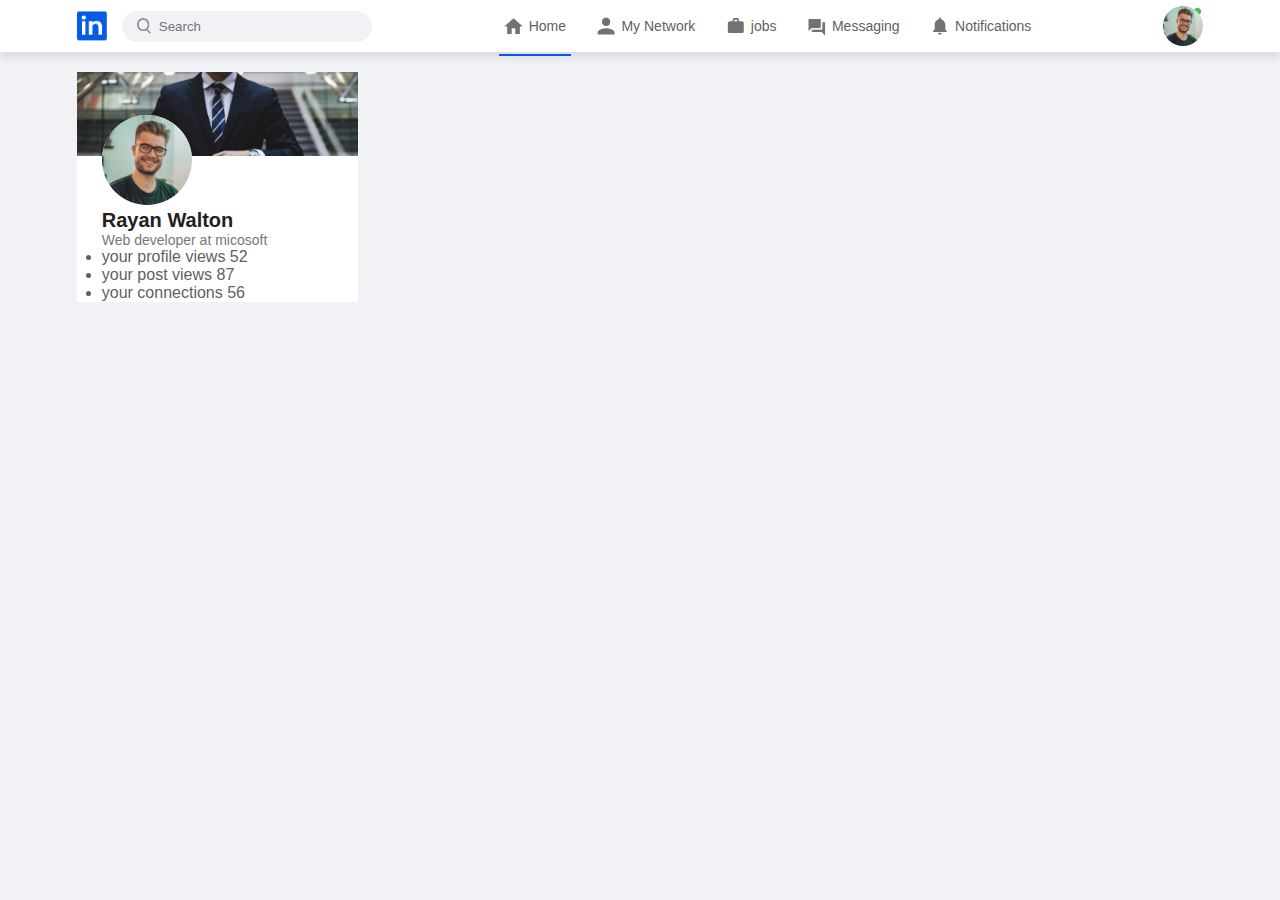
==== index.html @ e8743ae7 "lin" ====
<!DOCTYPE html>
<html lang="en">
<head>
    <meta charset="UTF-8">
    <meta name="viewport" content="width=device-width, initial-scale=1.0">
    <title>Document</title>
    <link rel="stylesheet" href="style.css">
</head>
<body>
    <nav class="navbar">
        <div class="navbar-left">
            <a href="index.html" class="logo"><img src="images/logo.png"></a>

<div class="search-box">
    <img src="images/search.png">
    <input type="text" placeholder="Search">
</div>



        </div>
        <div class="navbar-center">
            <ul>
                <li><a href="#" class="active-link"><img src="images/home.png"><span>Home</span></a></li>
                <li><a href="#"><img src="images/network.png"><span>My Network</span></a></li>
                <li><a href="#"><img src="images/jobs.png"><span>jobs</span></a></li>
                <li><a href="#"><img src="images/message.png"><span>Messaging</span></a></li>
                <li><a href="#"><img src="images/notification.png"><span>Notifications</span></a></li>
            </ul>
        </div>
        <div class="navbar-right">
            <div class="online">

            </div>
            <img src="images/user-1.png" class="nav-profile-img">
        </div>
         

    </nav>

<!-----------navbar close----------->
<div class="container">
    <!-----------left sidebar----------->
    <div class="left-sidebar">
        <div class="sidebar-profile-box">
            <img src="images/cover-pic.png" width="100%">
            <div class="sidebar-profile-info">
                <img src="images/user-1.png">
                <h1>Rayan Walton</h1>
                <h3>Web developer at micosoft</h3>
                <ul>
                    <li>
                        your profile views 
                        <span>52</span></li>
                    <li>your post views <span>87</span>
                    </li>
                    <li>your connections <span>56</span>
                    </li>
                </ul>
            </div>
        </div>
    </div>


    <!-----------main content----------->
    <div class="main-content"></div>


    <!-----------right sidebar----------->
    <div class="right-sidebar"></div>


</div>


</body>
</html>
---- style.css ----
*{
    margin: 0;
    padding: 0;
    font-family: 'poppins' , sans-serif;
    box-sizing: border-box;
}

body{
    background: #f0f2f5;
    color: #5f5f5f;

}

a{
    text-decoration: none;
    color: #5f5f5f;
}

.navbar{
    display: flex;
    align-items: center;
    justify-content: space-between;
    background: #fff;
    position: sticky;
    padding: 6px 6%;
    top: 0;
    z-index: 100;
    box-shadow: 0 5px 10px rgba(0,0,0, 0.1);
}

.logo img{
    width: 30px;
    margin-right: 15px;
    display: block;
}

.navbar-center ul li{
    display: inline-block;
    list-style: none;
}

.navbar-center ul li a{
display: flex;
align-items: center;
font-size: 14px;
margin: 5px 8px;
padding-right: 5px;
position: relative;
}

.navbar-center ul li a img{
width: 30px;
}
 
.navbar-center ul li a::after{
    content: '';
    width: 0;
    height: 2px;
    background: #045be6;
    position: absolute;
    bottom: -15px ;
    transition: width 0.3s;
}

.navbar-center ul li a:hover::after,
.navbar-center ul li a.active-link::after
{
width: 100%;

}

.nav-profile-img{
    width: 40px;
    border-radius: 50%;
    display: block;
    cursor: pointer;
    position: relative;
}

.online{
    position: relative;
}

.online::after{
    content: '';
    width: 7px;
    height: 7px;
    border: 2px solid #fff;
    border-radius: 50%;
    right: 0px;
    top: 0px;
    background: #41bd51;
    position: absolute;
} 

.search-box{
    background: #f0f2f5;
    width: 250px;
    border-radius: 20px;
    display: flex;
    align-items: center;
    padding: 0 15px;
}

.navbar-left{
    display: flex;
    align-items: center;
}

.search-box img{
    width: 14px;

}

.search-box input{
    width: 100%;
    background: transparent;
    padding: 8px;
    outline: none;
    border: 0;
}

/*----------navbar end ---------*/

.container{
    padding: 20px 6% ;
    display: flex;
    flex-wrap: wrap;
    justify-content: space-between;
}

/*-------------left sidebar---------*/
.left-sidebar{
    flex-basis: 25%;
    align-self: flex-start ;
}
.sidebar-profile-box
{
    background: #fff;
}

.sidebar-profile-info{
    padding: 0 25px;
}

.sidebar-profile-info img{
   width: 90px; 
   border-radius: 50%;
   background: #fff;
   padding: -4px;
   margin-top: -45px;
}

.sidebar-profile-info h1{
    font-size: 20px;
    font-weight: 600;
    color: #222;
}
.sidebar-profile-info h3{
    font-size: 14px;
    font-weight: 500;
    color: #777;
}

.sidebar-prfile-info ul{
    list-style: none;
    margin: 20px 0;
}

.sidebar-prfile-info ul li{
    width: 100%;
    margin: 5px 0;
    font-size: 13px;
}

..sidebar-prfile-info ul li span{
    float: right;
    color: aqua;
}





/*-------------right sidebar---------*/
.right-sidebar{
    flex-basis: 25%;
    
}

/*-------------main content---------*/
.main-content{
    flex-basis: 47%;
}
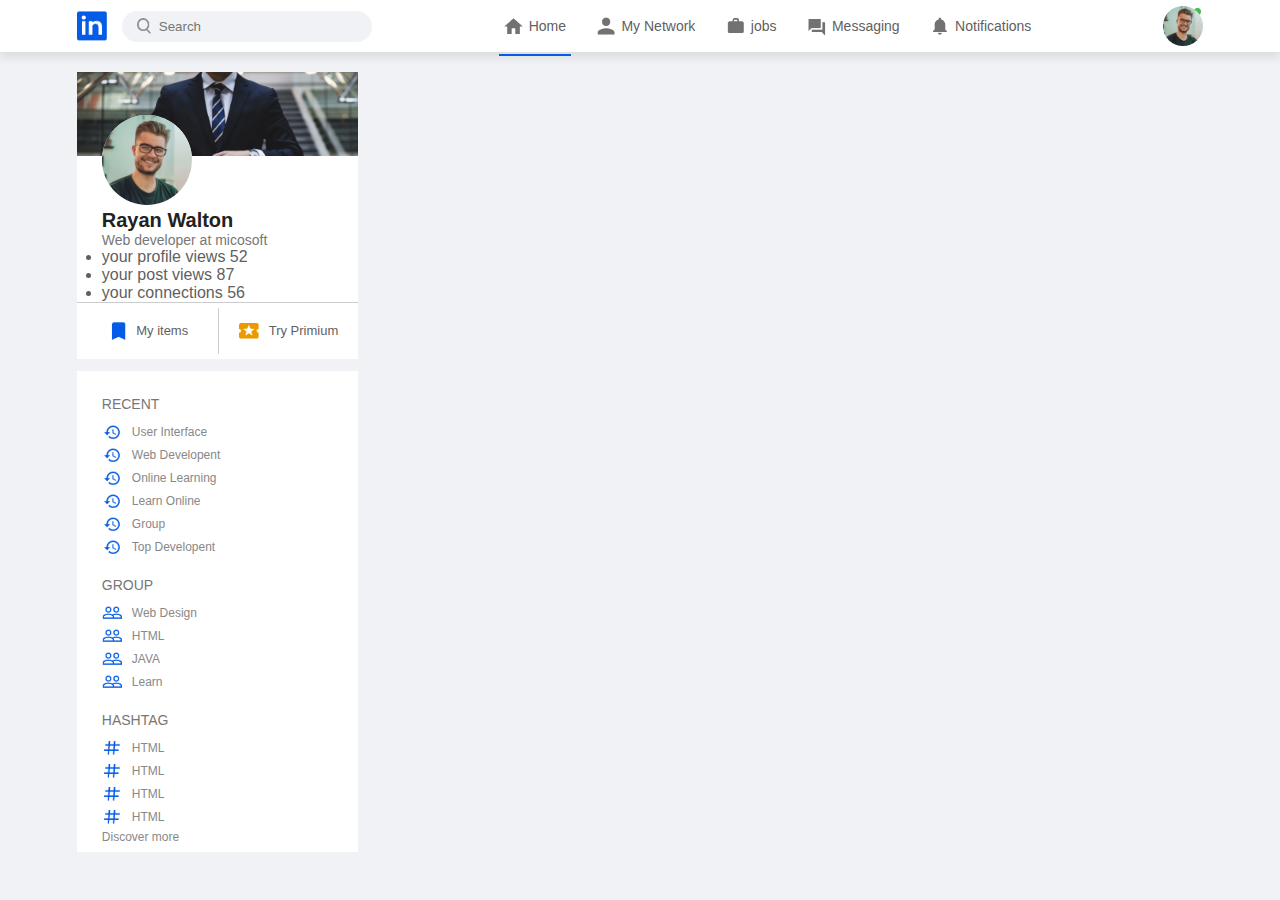
==== commit c0117e0e: "new" ====
--- a/index.html
+++ b/index.html
@@ -58,6 +58,39 @@
                     </li>
                 </ul>
             </div>
+<div class="sidebar-profile-link">
+    <a href="#">
+        <img src="images/items.png"> My items
+    </a>
+    <a href="#">
+        <img src="images/premium.png"> Try Primium
+    </a>
+</div>
+
+
+
+        </div>
+        <div class="sidebar-activity">
+            <h3>RECENT</h3>
+            <a href="#"><img src="images/recent.png">User Interface</a>
+            <a href="#"><img src="images/recent.png">Web Developent</a>
+            <a href="#"><img src="images/recent.png">Online Learning</a>
+            <a href="#"><img src="images/recent.png">Learn Online</a>
+            <a href="#"><img src="images/recent.png">Group</a>
+            <a href="#"><img src="images/recent.png">Top Developent</a>
+            <h3>GROUP</h3>
+            <a href="#"><img src="images/group.png">Web Design</a>
+            <a href="#"><img src="images/group.png">HTML </a>
+            <a href="#"><img src="images/group.png">JAVA</a>
+            <a href="#"><img src="images/group.png">Learn</a>
+            <h3>HASHTAG</h3>
+            <a href="#"><img src="images/hashtag.png">HTML </a>
+            <a href="#"><img src="images/hashtag.png">HTML </a>
+            <a href="#"><img src="images/hashtag.png">HTML </a>
+            <a href="#"><img src="images/hashtag.png">HTML </a>
+            <div class="Discover-more-link">
+                <a href="#">Discover more</a>
+            </div>
         </div>
     </div>
 
--- a/style.css
+++ b/style.css
@@ -178,9 +178,53 @@
     color: aqua;
 }
 
-
-
-
+.sidebar-profile-link{
+    display: flex;
+    align-items: center;
+    border-top: 1px solid #ccc;
+}
+.sidebar-profile-link a{
+    flex-basis: 50%;
+    display: flex;
+    align-items: center;
+    justify-content: center;
+    padding: 15px 0;
+    font-size: 13px;
+    border-left: 1px solid #ccc;
+}
+
+.sidebar-profile-link a:first-child{
+border-left: 0;
+
+}
+.sidebar-profile-link a img{
+    width: 20px ;
+    margin-right: 10px;
+}
+
+.sidebar-activity{
+    background: #fff;
+    padding: 5px 25px;
+    margin: 12px 0;
+}
+.sidebar-activity h3{
+     color: #777;
+     font-size: 14px;
+     font-weight: 500;
+     margin: 20px 0 10px;
+}
+.sidebar-activity a{
+    display: flex;
+    align-items: center;
+    font-size: 12px;
+    font-weight: 500;
+    color: #888;
+    margin: 3px 0;
+}
+.sidebar-activity a img{
+    width: 20px;
+    margin-right: 10px;
+}
 
 /*-------------right sidebar---------*/
 .right-sidebar{
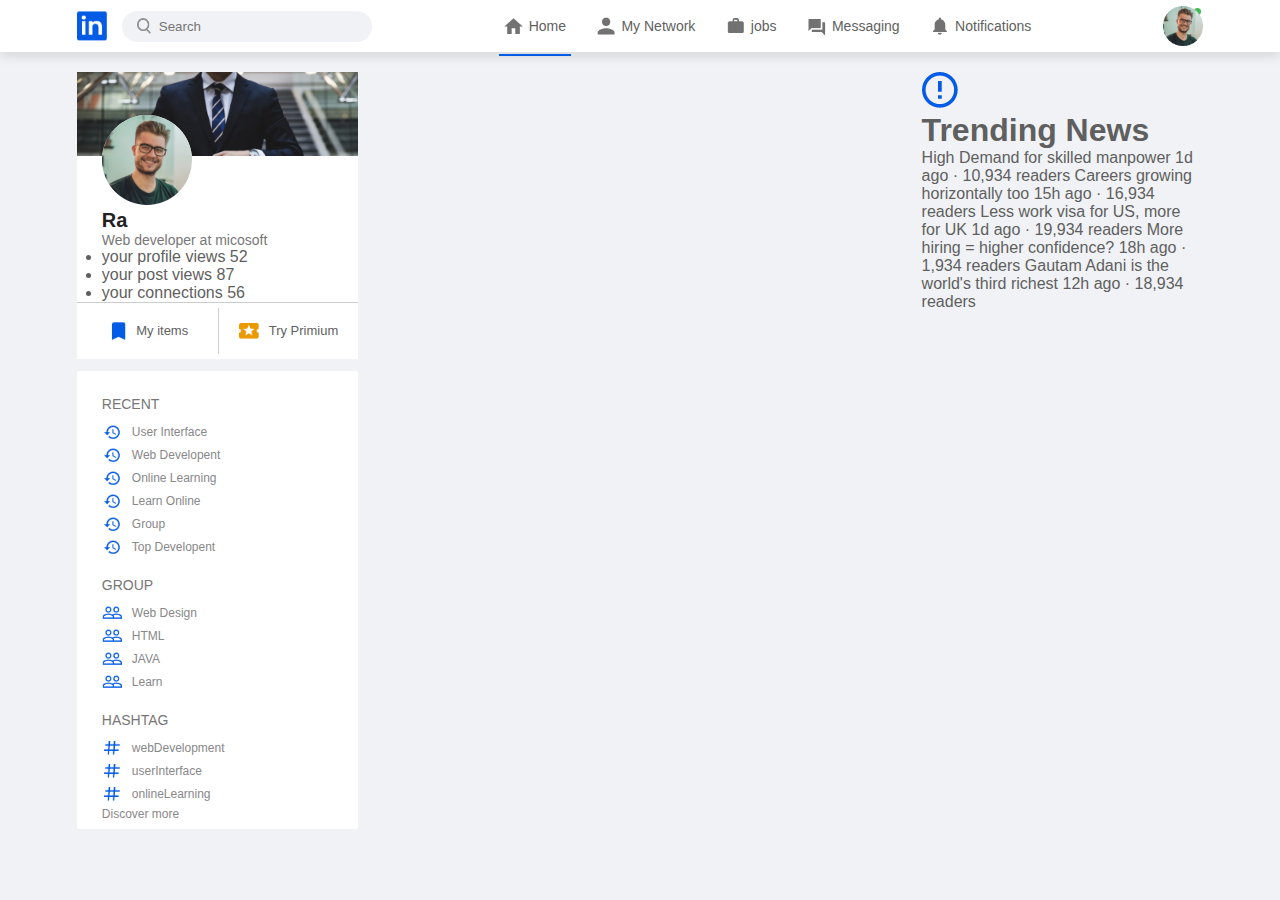
==== commit 589660ac: "add" ====
--- a/index.html
+++ b/index.html
@@ -1,20 +1,22 @@
 <!DOCTYPE html>
 <html lang="en">
+
 <head>
     <meta charset="UTF-8">
     <meta name="viewport" content="width=device-width, initial-scale=1.0">
     <title>Document</title>
     <link rel="stylesheet" href="style.css">
 </head>
+
 <body>
     <nav class="navbar">
         <div class="navbar-left">
             <a href="index.html" class="logo"><img src="images/logo.png"></a>
 
-<div class="search-box">
-    <img src="images/search.png">
-    <input type="text" placeholder="Search">
-</div>
+            <div class="search-box">
+                <img src="images/search.png">
+                <input type="text" placeholder="Search">
+            </div>
 
 
 
@@ -34,77 +36,95 @@
             </div>
             <img src="images/user-1.png" class="nav-profile-img">
         </div>
-         
+
 
     </nav>
 
-<!-----------navbar close----------->
-<div class="container">
-    <!-----------left sidebar----------->
-    <div class="left-sidebar">
-        <div class="sidebar-profile-box">
-            <img src="images/cover-pic.png" width="100%">
-            <div class="sidebar-profile-info">
-                <img src="images/user-1.png">
-                <h1>Rayan Walton</h1>
-                <h3>Web developer at micosoft</h3>
-                <ul>
-                    <li>
-                        your profile views 
-                        <span>52</span></li>
-                    <li>your post views <span>87</span>
-                    </li>
-                    <li>your connections <span>56</span>
-                    </li>
-                </ul>
-            </div>
-<div class="sidebar-profile-link">
-    <a href="#">
-        <img src="images/items.png"> My items
-    </a>
-    <a href="#">
-        <img src="images/premium.png"> Try Primium
-    </a>
-</div>
+    <!-----------navbar close----------->
+    <div class="container">
+        <!-----------left sidebar----------->
+        <div class="left-sidebar">
+            <div class="sidebar-profile-box">
+                <img src="images/cover-pic.png" width="100%">
+                <div class="sidebar-profile-info">
+                    <img src="images/user-1.png">
+                    <h1>Ra</h1>
+                    <h3>Web developer at micosoft</h3>
+                    <ul>
+                        <li>
+                            your profile views
+                            <span>52</span>
+                        </li>
+                        <li>your post views <span>87</span>
+                        </li>
+                        <li>your connections <span>56</span>
+                        </li>
+                    </ul>
+                </div>
+                <div class="sidebar-profile-link">
+                    <a href="#">
+                        <img src="images/items.png"> My items
+                    </a>
+                    <a href="#">
+                        <img src="images/premium.png"> Try Primium
+                    </a>
+                </div>
 
 
 
+            </div>
+            <div class="sidebar-activity">
+                <h3>RECENT</h3>
+                <a href="#"><img src="images/recent.png">User Interface</a>
+                <a href="#"><img src="images/recent.png">Web Developent</a>
+                <a href="#"><img src="images/recent.png">Online Learning</a>
+                <a href="#"><img src="images/recent.png">Learn Online</a>
+                <a href="#"><img src="images/recent.png">Group</a>
+                <a href="#"><img src="images/recent.png">Top Developent</a>
+                <h3>GROUP</h3>
+                <a href="#"><img src="images/group.png">Web Design</a>
+                <a href="#"><img src="images/group.png">HTML </a>
+                <a href="#"><img src="images/group.png">JAVA</a>
+                <a href="#"><img src="images/group.png">Learn</a>
+                <h3>HASHTAG</h3>
+                <a href="#"><img src="images/hashtag.png">webDevelopment </a>
+                <a href="#"><img src="images/hashtag.png">userInterface </a>
+                <a href="#"><img src="images/hashtag.png">onlineLearning</a>
+                <div class="Discover-more-link">
+                    <a href="#">Discover more</a>
+                </div>
+            </div>
         </div>
-        <div class="sidebar-activity">
-            <h3>RECENT</h3>
-            <a href="#"><img src="images/recent.png">User Interface</a>
-            <a href="#"><img src="images/recent.png">Web Developent</a>
-            <a href="#"><img src="images/recent.png">Online Learning</a>
-            <a href="#"><img src="images/recent.png">Learn Online</a>
-            <a href="#"><img src="images/recent.png">Group</a>
-            <a href="#"><img src="images/recent.png">Top Developent</a>
-            <h3>GROUP</h3>
-            <a href="#"><img src="images/group.png">Web Design</a>
-            <a href="#"><img src="images/group.png">HTML </a>
-            <a href="#"><img src="images/group.png">JAVA</a>
-            <a href="#"><img src="images/group.png">Learn</a>
-            <h3>HASHTAG</h3>
-            <a href="#"><img src="images/hashtag.png">HTML </a>
-            <a href="#"><img src="images/hashtag.png">HTML </a>
-            <a href="#"><img src="images/hashtag.png">HTML </a>
-            <a href="#"><img src="images/hashtag.png">HTML </a>
-            <div class="Discover-more-link">
-                <a href="#">Discover more</a>
+
+
+        <!-----------main content----------->
+        <div class="main-content"></div>
+
+
+        <!-----------right sidebar----------->
+        <div class="right-sidebar">
+            <div class="sidebar-news">
+                <img src="images/more.png" class="info-icon" alt="">
+                <h1>Trending News </h1>
+                <a href="#">High Demand for skilled manpower</a>
+                <span>1d ago &middot; 10,934 readers</span>
+
+                <a href="#">Careers growing horizontally too</a>
+                <span>15h ago &middot; 16,934 readers</span>
+
+                <a href="#">Less work visa for US, more for UK</a>
+                <span>1d ago &middot; 19,934 readers</span>
+
+                <a href="#">More hiring = higher confidence?</a>
+                <span>18h ago &middot; 1,934 readers</span>
+                
+                <a href="#">Gautam Adani is the world's third richest</a>
+                <span>12h ago &middot; 18,934 readers</span>
             </div>
         </div>
     </div>
 
 
-    <!-----------main content----------->
-    <div class="main-content"></div>
+</body>
 
-
-    <!-----------right sidebar----------->
-    <div class="right-sidebar"></div>
-
-
-</div>
-
-
-</body>
-</html> +</html>--- a/style.css
+++ b/style.css
@@ -225,6 +225,18 @@
     width: 20px;
     margin-right: 10px;
 }
+.discovered-more-link{
+    border-top: 1px solid #ccc;
+    text-align: center;
+    margin-top: 20px;
+    margin-left: -25px;
+    margin-right: -25px;
+}
+.discovered-more-link a{
+    color: #045be6;
+    display: inline-block;
+    margin: 10px 0;
+}
 
 /*-------------right sidebar---------*/
 .right-sidebar{
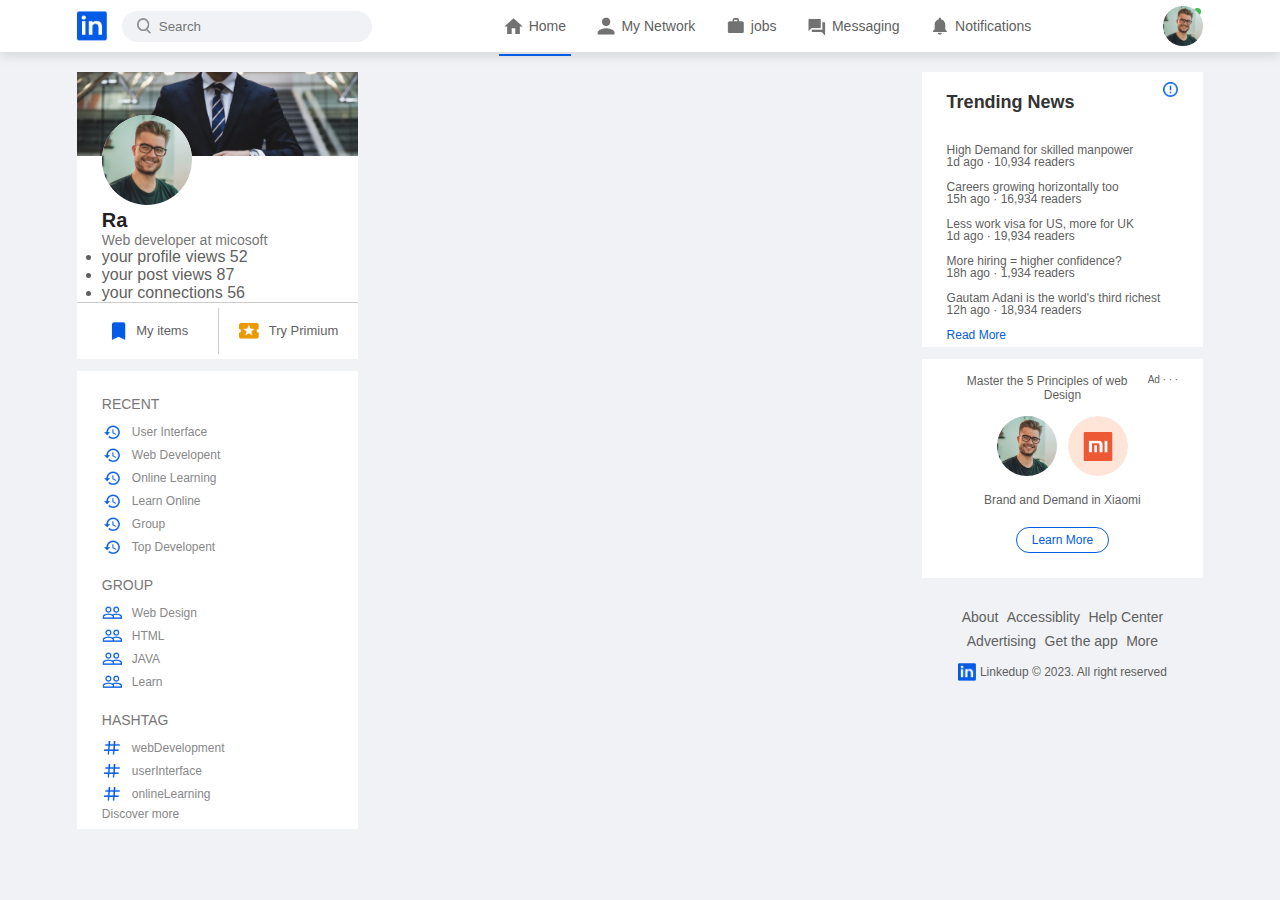
==== commit ec13993e: "add" ====
--- a/index.html
+++ b/index.html
@@ -105,26 +105,56 @@
         <div class="right-sidebar">
             <div class="sidebar-news">
                 <img src="images/more.png" class="info-icon" alt="">
-                <h1>Trending News </h1>
+                <h3>Trending News </h3>
                 <a href="#">High Demand for skilled manpower</a>
                 <span>1d ago &middot; 10,934 readers</span>
-
+    
                 <a href="#">Careers growing horizontally too</a>
                 <span>15h ago &middot; 16,934 readers</span>
-
+    
                 <a href="#">Less work visa for US, more for UK</a>
                 <span>1d ago &middot; 19,934 readers</span>
-
+    
                 <a href="#">More hiring = higher confidence?</a>
                 <span>18h ago &middot; 1,934 readers</span>
                 
                 <a href="#">Gautam Adani is the world's third richest</a>
                 <span>12h ago &middot; 18,934 readers</span>
+
+
+                <a href="#" class="read-more-link">Read More</a>
             </div>
+
+            <div class="sidebar-ad">
+
+                <small>Ad  &middot; &middot; &middot;</small>
+                <p>Master the 5 Principles of web Design</p>
+                <div>
+                    <img src="images/user-1.png">
+                    <img src="images/mi-logo.png">
+                </div>
+<b>Brand and Demand in Xiaomi</b>
+<a href="#" class="ad-link">Learn More</a>
+
+
+            </div>
+
+<div class="sidebar-useful-link">
+    <a href="#">About</a>
+    <a href="#">Accessiblity</a>
+    <a href="#">Help Center</a>
+    <a href="#">Advertising</a>
+    <a href="#">Get the app</a>
+    <a href="#">More</a>
+
+    <div class="copyright-msg">
+        <img src="images/logo.png" alt="">
+        <p>Linkedup &#169; 2023. All right reserved</p>
+    </div>
+
+</div>
         </div>
     </div>
-
-
 </body>
 
 </html>--- a/style.css
+++ b/style.css
@@ -241,8 +241,124 @@
 /*-------------right sidebar---------*/
 .right-sidebar{
     flex-basis: 25%;
+    align-self: flex-start;
+}
+.sidebar-news{
+    background: #fff;
+    padding: 10px 25px;
+}
+.info-icon{
+    width: 15px;
+    float: right;
+}
+
+.sidebar-news h3{
+    font-size: 18px;
+    font-weight: 600;
+    color: #333;
+    margin: 10px 0 30px;
+}
+
+.sidebar-news a{
+    display: block;
+    font-weight: 12px;
+    font-size: 12px;
+    margin-top: 10px;
+    margin-bottom: -5px;
+}
+
+.sidebar-news span{
+    font-size: 12px;
+}
+
+.sidebar-news .read-more-link{
+    color: #045be6;
+    font-weight: 500;
+    margin-top: 20px 0 10px;
+}
+
+.sidebar-ad{
+    background: #fff;
+    padding: 15px 25px;
+    text-align: center;
+    margin: 12px 0;
+    font-size: 12px;
+}
+.sidebar-ad img{
+    width: 60px;
+    border-radius: 50%;
+    margin: 4px;
+}
+
+
+.sidebar-ad small{
+    float: right;
+    font-weight: 500;
+}
+
+.sidebar-ad p{
+    margin-top: 0;
+    margin-bottom: 10px;
+}
+
+.sidebar-ad b{
+    display: block;
+    margin-top: 10px ;
     
-}
+    font-weight: 500;
+}
+
+.ad-link{
+    display: inline-block;
+    border: 1px solid #045be6;
+    border-radius: 30px;
+    padding: 5px 15px;
+    color: #045be6;
+    font-weight: 500;
+    margin: 20px auto 10px;
+}
+    
+.sidebar-useful-link{
+    padding: 15px 25px;
+    text-align: center;
+}
+
+.sidebar-useful-link a {
+    display: inline-block;
+    font-size: 14px;
+    margin: 4px 2px;
+}
+
+.copyright-msg{
+    display: flex;
+    align-items: center;
+    justify-content: center;
+    font-size: 12px;
+    margin-top: 10px;
+    font-weight: 500;
+
+}
+
+.copyright-msg img{
+    width: 18px;
+    margin-right: 4px;
+
+
+}
+
+ 
+
+
+
+
+
+
+
+
+
+
+
+
 
 /*-------------main content---------*/
 .main-content{
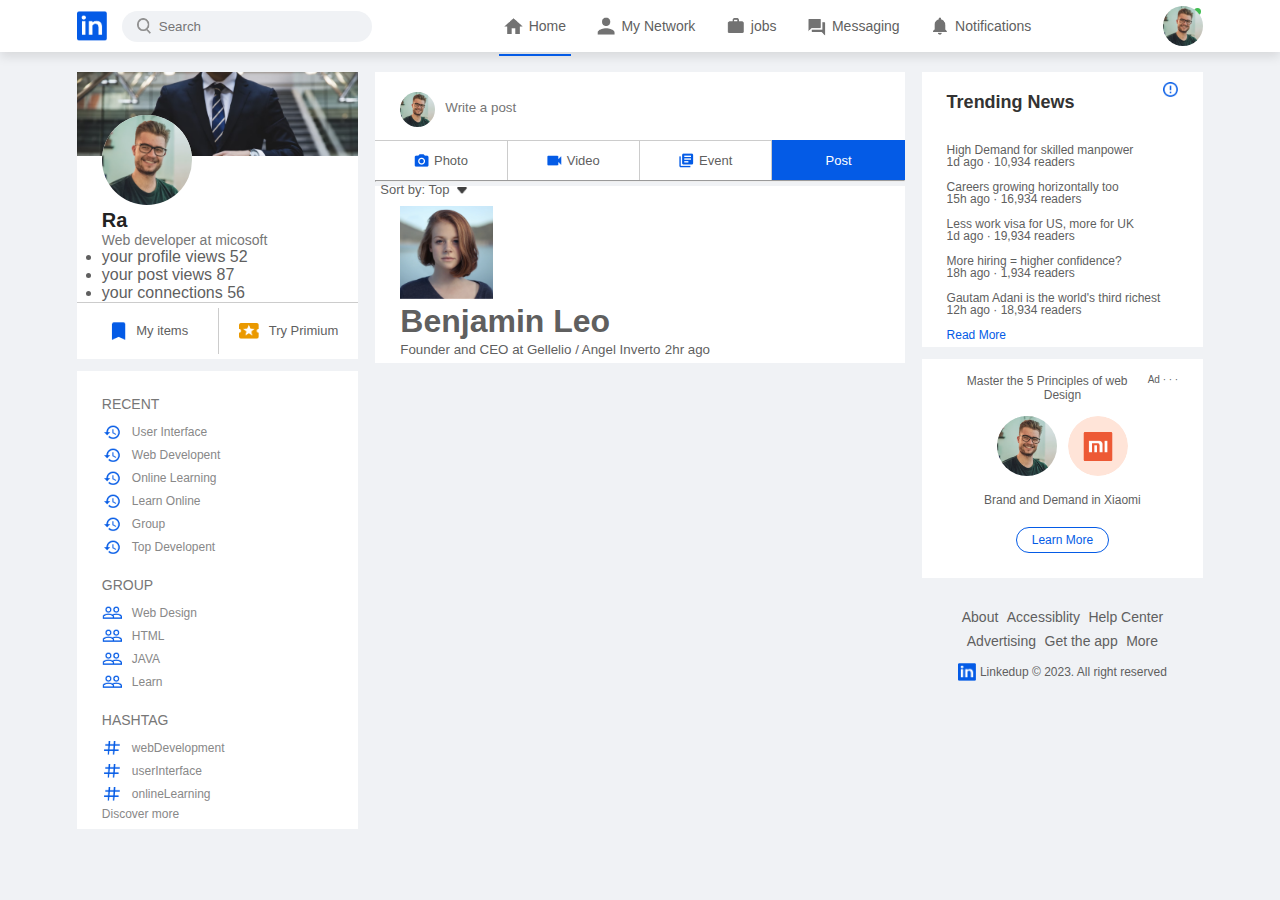
==== commit c49d9f90: "Linkedin" ====
--- a/index.html
+++ b/index.html
@@ -98,7 +98,39 @@
 
 
         <!-----------main content----------->
-        <div class="main-content"></div>
+        <div class="main-content">
+
+<div class="create-post">
+    <div class="create-post-input">
+        <img src="images/user-1.png" alt="">
+        <textarea rows="2" placeholder="Write a post"></textarea>
+    </div>
+    <div class="create-post-links">
+        <li><img src="images/photo.png" alt="">Photo</li>
+        <li><img src="images/video.png" alt="">Video</li>
+        <li><img src="images/event.png" alt="">Event</li>
+        <li>Post</li>
+    </div>
+</div>
+
+<div class="sort-by">
+    <hr>
+    <p>Sort by: <span>Top <img src="images/down-arrow.png" alt=""></span></p>
+</div>
+ 
+
+<div class="post">
+    <div class="post-author">
+        <img src="images/user-3.png" alt="">
+        <div>
+            <h1>Benjamin Leo</h1>
+            <small>Founder and CEO at Gellelio / Angel Inverto</small>
+            <small>2hr ago</small>
+        </div>
+    </div>
+</div>
+
+        </div>
 
 
         <!-----------right sidebar----------->
--- a/style.css
+++ b/style.css
@@ -346,21 +346,113 @@
 
 }
 
- 
-
-
-
-
-
-
-
-
-
-
-
 
 
 /*-------------main content---------*/
 .main-content{
     flex-basis: 47%;
+}
+
+
+.create-post{
+    background: #fff;
+
+}
+
+.create-post-input{
+    padding: 20px 25px 10px;
+    display: flex;
+    align-items: flex-start;
+}
+
+.create-post-input img{
+    width: 35px;
+    margin-right: 10px;
+    border-radius: 50%;
+}
+
+.create-post-input textarea{
+    width: 100%;
+    border: 0;
+    outline: 0;
+    resize: none;
+    background: transparent;
+    margin-top: 8px;
+} 
+
+::placeholder{
+    font-weight: 500;
+}
+
+.create-post-links{
+
+    display: flex;
+    align-items: flex-start;
+}
+
+.create-post-links li{
+ list-style: none;
+ border-top: 1px solid #ccc;
+ border-right: 1px solid #ccc;
+
+ flex-basis: 25%;
+ height: 40px;
+ font-size: 13px;
+ display: flex;
+ align-items: center;
+ justify-content: center;
+ cursor: pointer;
+}
+
+.create-post-links li img{
+    width: 15px;
+    margin-right: 5px;
+}
+.create-post-links li:last-child{
+    border-right: 0;
+    border-top: 0;
+    color: #fff;
+    background: #045be6;
+}
+
+.sort-by{
+    float: 1;
+    border: 0;
+    height: 1px;
+    background: #ccc;
+}
+
+.sort-by p{
+    font-size: 13px;
+    padding-left: 5px;
+}
+
+.sort-by span{
+    font-weight: 13px;
+    cursor: pointer;
+}
+
+.sort-by span img{
+
+    width: 12px;
+    margin-left: 3px;
+}
+
+.post{
+    background: #fff;
+    padding: 20px 25px 5px;
+    margin: 5px 0 15px ;
+}
+
+.post-auther{
+    display: flex;
+    align-items: flex-start;
+    margin-bottom: 20px;
+}
+
+.post-auther img{
+    width: 35px;
+    border-radius: 50%;
+    margin-right: 10px;
+    margin-top: 5px;
 }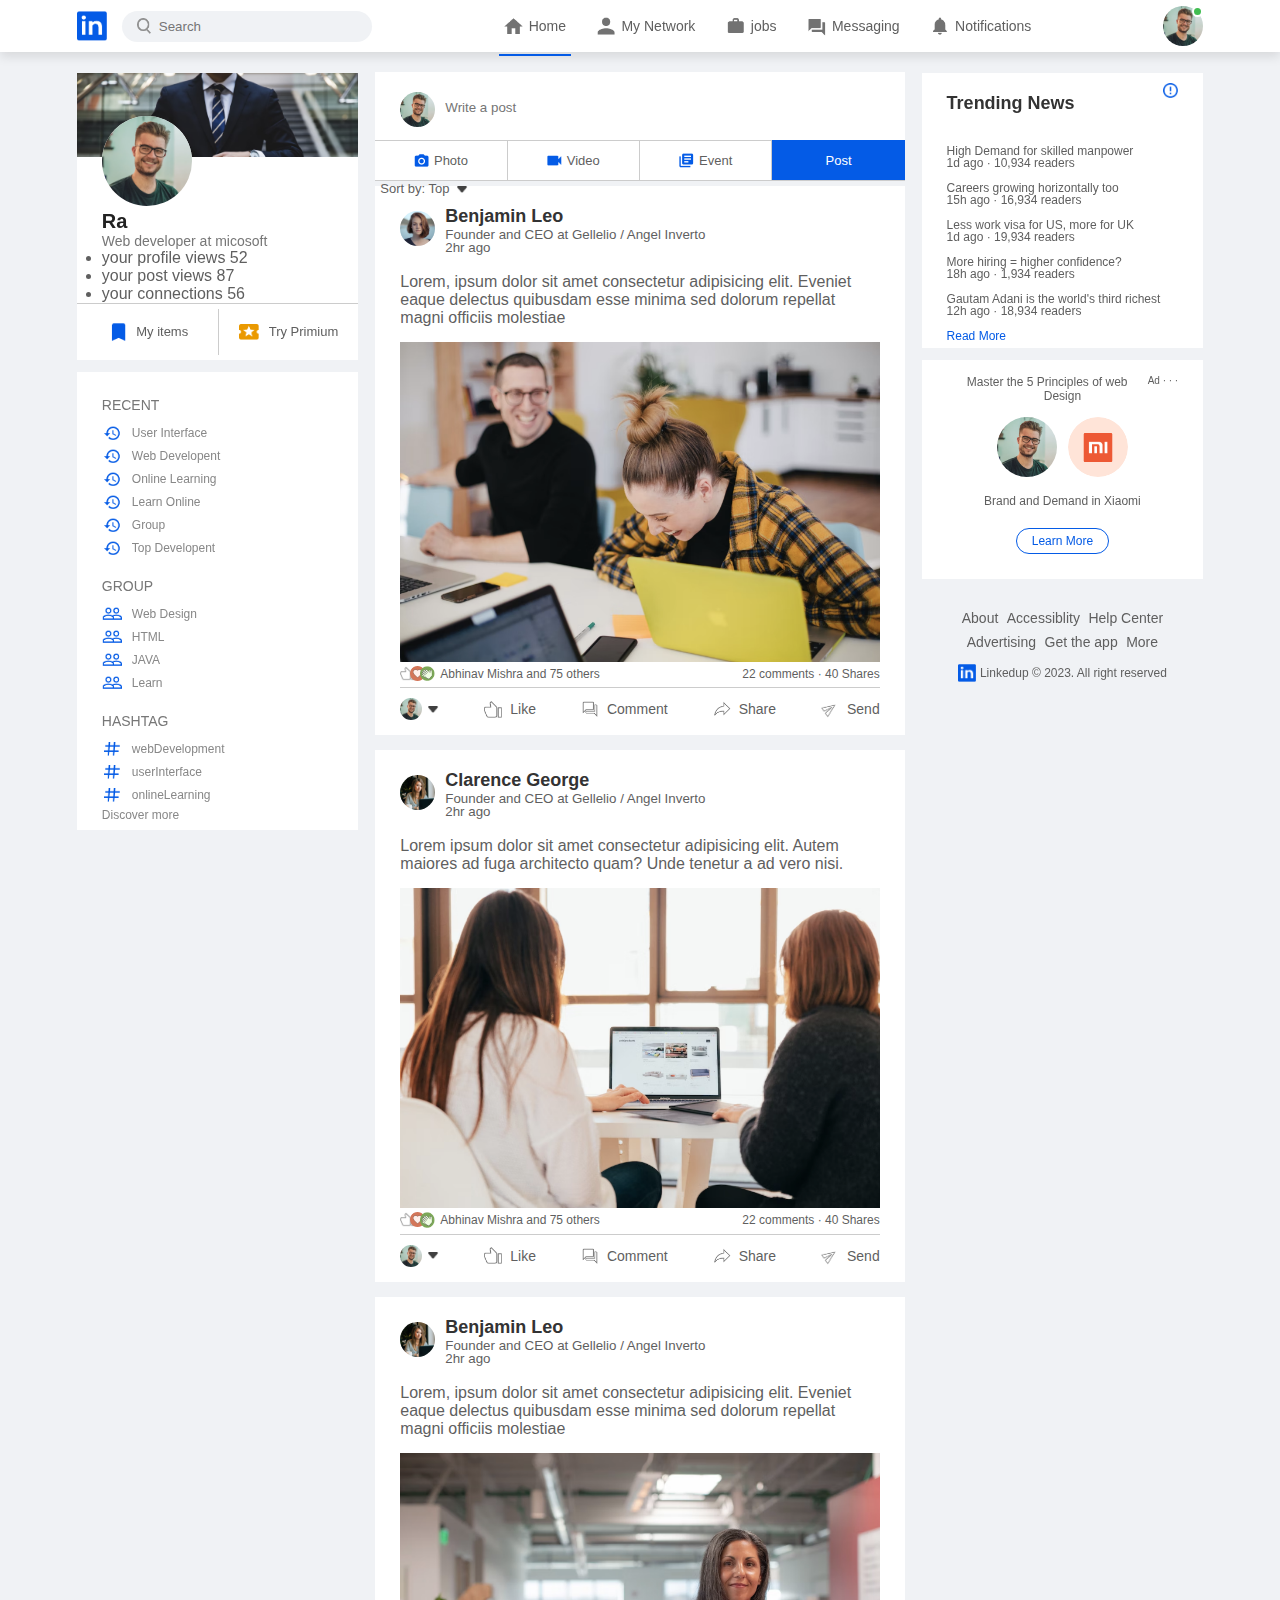
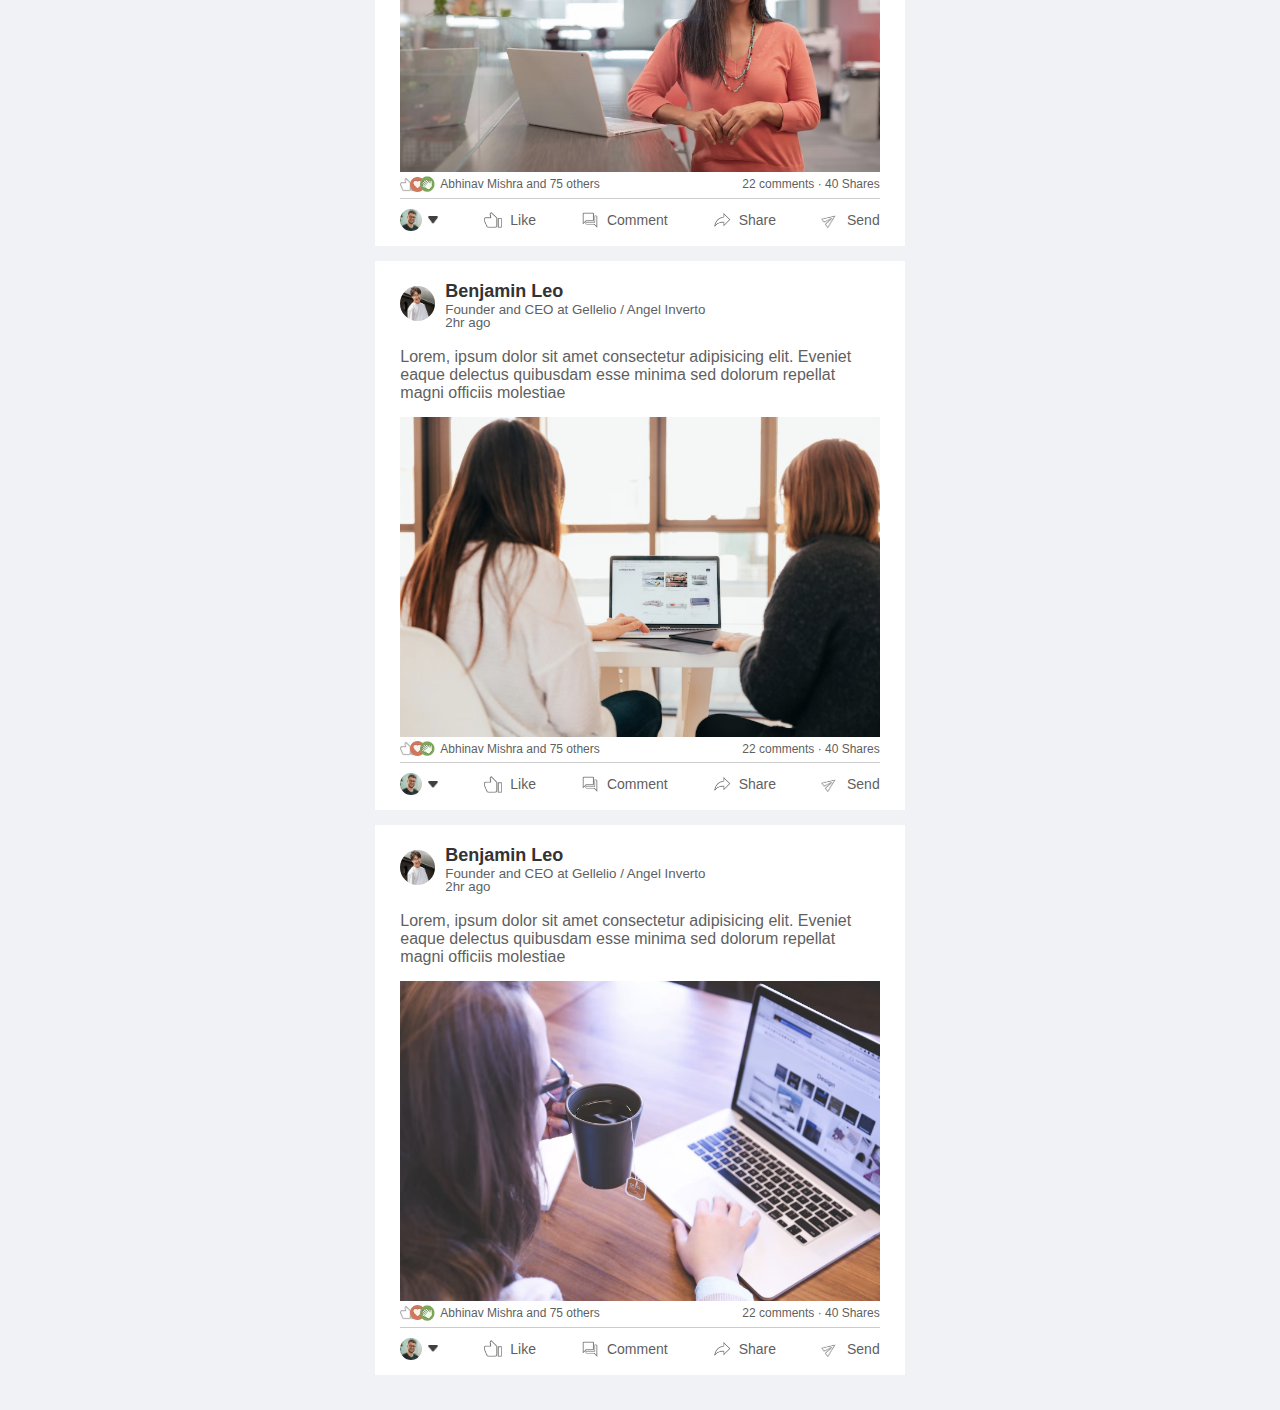
==== commit 97741d43: "main page" ====
--- a/index.html
+++ b/index.html
@@ -9,7 +9,11 @@
 </head>
 
 <body>
+
+
     <nav class="navbar">
+
+        <!-----------navbar left ---------------->
         <div class="navbar-left">
             <a href="index.html" class="logo"><img src="images/logo.png"></a>
 
@@ -21,6 +25,8 @@
 
 
         </div>
+
+        <!-----------navbar center ------->
         <div class="navbar-center">
             <ul>
                 <li><a href="#" class="active-link"><img src="images/home.png"><span>Home</span></a></li>
@@ -30,19 +36,66 @@
                 <li><a href="#"><img src="images/notification.png"><span>Notifications</span></a></li>
             </ul>
         </div>
+
+
+        <!-----------navbar right------------------>
         <div class="navbar-right">
             <div class="online">
-
+                <img src="images/user-1.png" class="nav-profile-img"  onclick="toggleMenu()">
+            </div>       
+        </div>
+
+        <!-----------profile-drop-down-menu ------->
+
+
+        <div class="profile-menu-wrap"  id="profileMenu">
+            <div class="profile-menu">
+                <div class="user-info">
+                    <img src="images/user-1.png">
+                    <div>
+                        <h3>Rayan Waalton</h3>
+                        <a href="#">See your profile</a>
+                    </div>
+                </div>
+                <hr>
+                <a href="#" class="profile-menu-link">
+                    <img src="images/feedback.png" alt="">
+                    <p>Give feedback</p>
+                    <span>></span>
+                </a>
+                <a href="#" class="profile-menu-link">
+                    <img src="images/setting.png" alt="">
+                    <p>Settings and Privacy</p>
+                    <span>></span>
+                </a>
+                <a href="#" class="profile-menu-link">
+                    <img src="images/help.png" alt="">
+                    <p>Help and Support</p>
+                    <span>></span>
+                </a>
+                <a href="#" class="profile-menu-link">
+                    <img src="images/display.png" alt="">
+                    <p>Display & Accessiblity</p>
+                    <span>></span>
+                </a>
+                <a href="#" class="profile-menu-link">
+                    <img src="images/logout.png" alt="">
+                    <p>Logout</p>
+                    <span>></span>
+                </a>
             </div>
-            <img src="images/user-1.png" class="nav-profile-img">
-        </div>
+        </div>
+
 
 
     </nav>
 
-    <!-----------navbar close----------->
+    <!-----------navbar-close----------->
+
     <div class="container">
+
         <!-----------left sidebar----------->
+
         <div class="left-sidebar">
             <div class="sidebar-profile-box">
                 <img src="images/cover-pic.png" width="100%">
@@ -81,12 +134,21 @@
                 <a href="#"><img src="images/recent.png">Learn Online</a>
                 <a href="#"><img src="images/recent.png">Group</a>
                 <a href="#"><img src="images/recent.png">Top Developent</a>
+
+
                 <h3>GROUP</h3>
+
+
+
                 <a href="#"><img src="images/group.png">Web Design</a>
                 <a href="#"><img src="images/group.png">HTML </a>
                 <a href="#"><img src="images/group.png">JAVA</a>
                 <a href="#"><img src="images/group.png">Learn</a>
+
+
                 <h3>HASHTAG</h3>
+
+
                 <a href="#"><img src="images/hashtag.png">webDevelopment </a>
                 <a href="#"><img src="images/hashtag.png">userInterface </a>
                 <a href="#"><img src="images/hashtag.png">onlineLearning</a>
@@ -98,6 +160,7 @@
 
 
         <!-----------main content----------->
+
         <div class="main-content">
 
 <div class="create-post">
@@ -128,12 +191,252 @@
             <small>2hr ago</small>
         </div>
     </div>
+    <p>Lorem, ipsum dolor sit amet consectetur adipisicing elit. Eveniet eaque delectus quibusdam esse minima sed dolorum repellat magni officiis molestiae</p>
+    <img src="images/post-image-1.png" width="100%">
+
+
+    <div class="post-stats">
+        <div>
+            <img src="images/thumbsup.png">
+            <img src="images/love.png">
+            <img src="images/clap.png">
+            <span class="liked-users">Abhinav Mishra and 75 others</span>
+        </div>
+        <div>
+            <span>22 comments &middot; 40 Shares</span>
+        </div>
+    </div>
+
+<div class="post-activity">
+     <div>
+        <img src="images/user-1.png" class="post-activity-user-icon">
+        <img src="images/down-arrow.png" class="post-activity-arrow-icon">
+     </div>
+     <div class="post-activity-link">
+        <img src="images/like.png">
+        <span>Like</span>
+     </div>
+     <div class="post-activity-link">
+        <img src="images/comment.png">
+        <span>Comment</span>
+     </div>
+     <div class="post-activity-link">
+        <img src="images/share.png">
+        <span>Share</span>
+     </div>
+     <div class="post-activity-link">
+        <img src="images/send.png">
+        <span>Send</span>
+     </div>
+</div>
+
+</div>
+
+<div class="post">
+    <div class="post-author">
+        <img src="images/user-4.png" alt="">
+        <div>
+            <h1>Clarence George</h1>
+            <small>Founder and CEO at Gellelio / Angel Inverto</small>
+            <small>2hr ago</small>
+        </div>
+    </div>
+    <p>Lorem ipsum dolor sit amet consectetur adipisicing elit. Autem maiores ad fuga architecto quam? Unde tenetur a ad vero nisi.</p>
+    <img src="images/post-image-2.png" width="100%">
+
+
+    <div class="post-stats">
+        <div>
+            <img src="images/thumbsup.png">
+            <img src="images/love.png">
+            <img src="images/clap.png">
+            <span class="liked-users">Abhinav Mishra and 75 others</span>
+        </div>
+        <div>
+            <span>22 comments &middot; 40 Shares</span>
+        </div>
+    </div>
+
+<div class="post-activity">
+     <div>
+        <img src="images/user-1.png" class="post-activity-user-icon">
+        <img src="images/down-arrow.png" class="post-activity-arrow-icon">
+     </div>
+     <div class="post-activity-link">
+        <img src="images/like.png">
+        <span>Like</span>
+     </div>
+     <div class="post-activity-link">
+        <img src="images/comment.png">
+        <span>Comment</span>
+     </div>
+     <div class="post-activity-link">
+        <img src="images/share.png">
+        <span>Share</span>
+     </div>
+     <div class="post-activity-link">
+        <img src="images/send.png">
+        <span>Send</span>
+     </div>
+</div>
+
+</div>
+
+<div class="post">
+    <div class="post-author">
+        <img src="images/user-4.png" alt="">
+        <div>
+            <h1>Benjamin Leo</h1>
+            <small>Founder and CEO at Gellelio / Angel Inverto</small>
+            <small>2hr ago</small>
+        </div>
+    </div>
+    <p>Lorem, ipsum dolor sit amet consectetur adipisicing elit. Eveniet eaque delectus quibusdam esse minima sed dolorum repellat magni officiis molestiae</p>
+    <img src="images/post-image-3.png" width="100%">
+
+
+    <div class="post-stats">
+        <div>
+            <img src="images/thumbsup.png">
+            <img src="images/love.png">
+            <img src="images/clap.png">
+            <span class="liked-users">Abhinav Mishra and 75 others</span>
+        </div>
+        <div>
+            <span>22 comments &middot; 40 Shares</span>
+        </div>
+    </div>
+
+<div class="post-activity">
+     <div>
+        <img src="images/user-1.png" class="post-activity-user-icon">
+        <img src="images/down-arrow.png" class="post-activity-arrow-icon">
+     </div>
+     <div class="post-activity-link">
+        <img src="images/like.png">
+        <span>Like</span>
+     </div>
+     <div class="post-activity-link">
+        <img src="images/comment.png">
+        <span>Comment</span>
+     </div>
+     <div class="post-activity-link">
+        <img src="images/share.png">
+        <span>Share</span>
+     </div>
+     <div class="post-activity-link">
+        <img src="images/send.png">
+        <span>Send</span>
+     </div>
+</div>
+
+</div>
+
+<div class="post">
+    <div class="post-author">
+        <img src="images/user-5.png" alt="">
+        <div>
+            <h1>Benjamin Leo</h1>
+            <small>Founder and CEO at Gellelio / Angel Inverto</small>
+            <small>2hr ago</small>
+        </div>
+    </div>
+    <p>Lorem, ipsum dolor sit amet consectetur adipisicing elit. Eveniet eaque delectus quibusdam esse minima sed dolorum repellat magni officiis molestiae</p>
+    <img src="images/post-image-2.png" width="100%">
+
+
+    <div class="post-stats">
+        <div>
+            <img src="images/thumbsup.png">
+            <img src="images/love.png">
+            <img src="images/clap.png">
+            <span class="liked-users">Abhinav Mishra and 75 others</span>
+        </div>
+        <div>
+            <span>22 comments &middot; 40 Shares</span>
+        </div>
+    </div>
+
+<div class="post-activity">
+     <div>
+        <img src="images/user-1.png" class="post-activity-user-icon">
+        <img src="images/down-arrow.png" class="post-activity-arrow-icon">
+     </div>
+     <div class="post-activity-link">
+        <img src="images/like.png">
+        <span>Like</span>
+     </div>
+     <div class="post-activity-link">
+        <img src="images/comment.png">
+        <span>Comment</span>
+     </div>
+     <div class="post-activity-link">
+        <img src="images/share.png">
+        <span>Share</span>
+     </div>
+     <div class="post-activity-link">
+        <img src="images/send.png">
+        <span>Send</span>
+     </div>
+</div>
+
+</div>
+
+<div class="post">
+    <div class="post-author">
+        <img src="images/user-5.png" alt="">
+        <div>
+            <h1>Benjamin Leo</h1>
+            <small>Founder and CEO at Gellelio / Angel Inverto</small>
+            <small>2hr ago</small>
+        </div>
+    </div>
+    <p>Lorem, ipsum dolor sit amet consectetur adipisicing elit. Eveniet eaque delectus quibusdam esse minima sed dolorum repellat magni officiis molestiae</p>
+    <img src="images/post-image-4.png" width="100%">
+
+
+    <div class="post-stats">
+        <div>
+            <img src="images/thumbsup.png">
+            <img src="images/love.png">
+            <img src="images/clap.png">
+            <span class="liked-users">Abhinav Mishra and 75 others</span>
+        </div>
+        <div>
+            <span>22 comments &middot; 40 Shares</span>
+        </div>
+    </div>
+
+<div class="post-activity">
+     <div>
+        <img src="images/user-1.png" class="post-activity-user-icon">
+        <img src="images/down-arrow.png" class="post-activity-arrow-icon">
+     </div>
+     <div class="post-activity-link">
+        <img src="images/like.png">
+        <span>Like</span>
+     </div>
+     <div class="post-activity-link">
+        <img src="images/comment.png">
+        <span>Comment</span>
+     </div>
+     <div class="post-activity-link">
+        <img src="images/share.png">
+        <span>Share</span>
+     </div>
+     <div class="post-activity-link">
+        <img src="images/send.png">
+        <span>Send</span>
+     </div>
+</div>
+
 </div>
 
         </div>
 
 
         <!-----------right sidebar----------->
+
         <div class="right-sidebar">
             <div class="sidebar-news">
                 <img src="images/more.png" class="info-icon" alt="">
@@ -187,6 +490,16 @@
 </div>
         </div>
     </div>
+
+<script>
+
+let profileMenu = document.getElementById("profileMenu");
+function toggleMenu(){
+    profileMenu.classList.toggle("open-menu");
+}
+</script>
+
+
 </body>
 
 </html>--- a/style.css
+++ b/style.css
@@ -133,6 +133,8 @@
 .left-sidebar{
     flex-basis: 25%;
     align-self: flex-start ;
+    position: sticky;
+    top: 73px;
 }
 .sidebar-profile-box
 {
@@ -242,6 +244,8 @@
 .right-sidebar{
     flex-basis: 25%;
     align-self: flex-start;
+    position: sticky;
+    top: 73px;
 }
 .sidebar-news{
     background: #fff;
@@ -421,7 +425,13 @@
     height: 1px;
     background: #ccc;
 }
-
+ 
+.sort-by hr{
+    flex: 1;
+    border: 0;
+    height: 1px;
+    background: #ccc;
+}
 .sort-by p{
     font-size: 13px;
     padding-left: 5px;
@@ -444,15 +454,156 @@
     margin: 5px 0 15px ;
 }
 
-.post-auther{
+.post-author{
     display: flex;
     align-items: flex-start;
     margin-bottom: 20px;
 }
 
-.post-auther img{
+.post-author img{
     width: 35px;
     border-radius: 50%;
     margin-right: 10px;
     margin-top: 5px;
+}
+
+.post-author h1{
+    font-size: 18px;
+    font-weight: 5px;
+    color: #333;
+}
+.post-author small{
+    display: block;
+    margin-bottom: -2px;
+}
+
+.post p{
+    font: 14 px;
+    margin-bottom: 15px;
+
+}
+
+.post-stats{
+    display: flex;
+    flex-wrap: wrap;
+    align-items: center;
+    justify-content: space-between;
+    font-size: 12px;
+    border-bottom: 1px solid #ccc;
+    padding-bottom: 6px;
+
+}
+
+.post-stats div{
+    display: flex;
+    align-items: center;
+}
+
+.post-stats img{
+    width: 15px;
+    margin-right: -5px;
+}
+
+.liked-users{
+    margin-left: 10px;
+}
+
+.post-activity{
+    display: flex;
+    align-items: center;
+    justify-content: space-between;
+    padding: 10px 0 ;
+    font-size: 14px;
+    font-weight: 500;
+}
+
+.post-activity div{
+    display: flex;
+    align-items: center;
+}
+
+.post-activity-user-icon{
+    width: 22px;
+    border-radius: 50%;
+}
+.post-activity-arrow-icon{
+    width: 12px;
+    margin-left: 5px;
+}
+
+.post-activity-link img{
+    width: 18px;
+    margin-right: 8px;
+}
+
+/*------profile-drop-down-menu--------*/
+
+.profile-menu-wrap{
+    position: absolute;
+    top: 100%;
+    right: 5%;
+    width: 320px;
+    max-height: 0;
+    overflow: hidden;
+    transition: max-height 0.5s;
+}
+
+
+.profile-menu-wrap.open-menu{
+    max-height: 400px;
+}
+
+
+.profile-menu{
+    background: #222;
+    color: #fff;
+    padding: 20px;
+    margin: 10px;
+}
+
+.user-info{
+    display: flex;
+    align-items: center;
+}
+
+.user-info img{
+    width: 50px;
+    border-radius: 50;
+    margin-right: 15px;
+}
+
+.user-info h3{
+   font-weight: 500;
+   margin-bottom: -7px;
+}
+
+.user-info a{
+    font-size: 13px;
+    color: #c9dbf8;
+}
+
+.profile-menu hr{
+    border: 0;
+    height: 1px;
+    width: 100%;
+    background: #fff;
+    margin: 15px 0 10px;
+}
+
+.profile-menu-link{
+    display: flex;
+    align-items: center;
+    color: #fff;
+    margin: 12px 0;
+    font-size: 14px;
+}
+
+.profile-menu-link p{
+    width: 100%;
+}
+
+.profile-menu-link img{
+    width: 35px;
+    border-radius: 50%;
+    margin-right: 15px;
 }